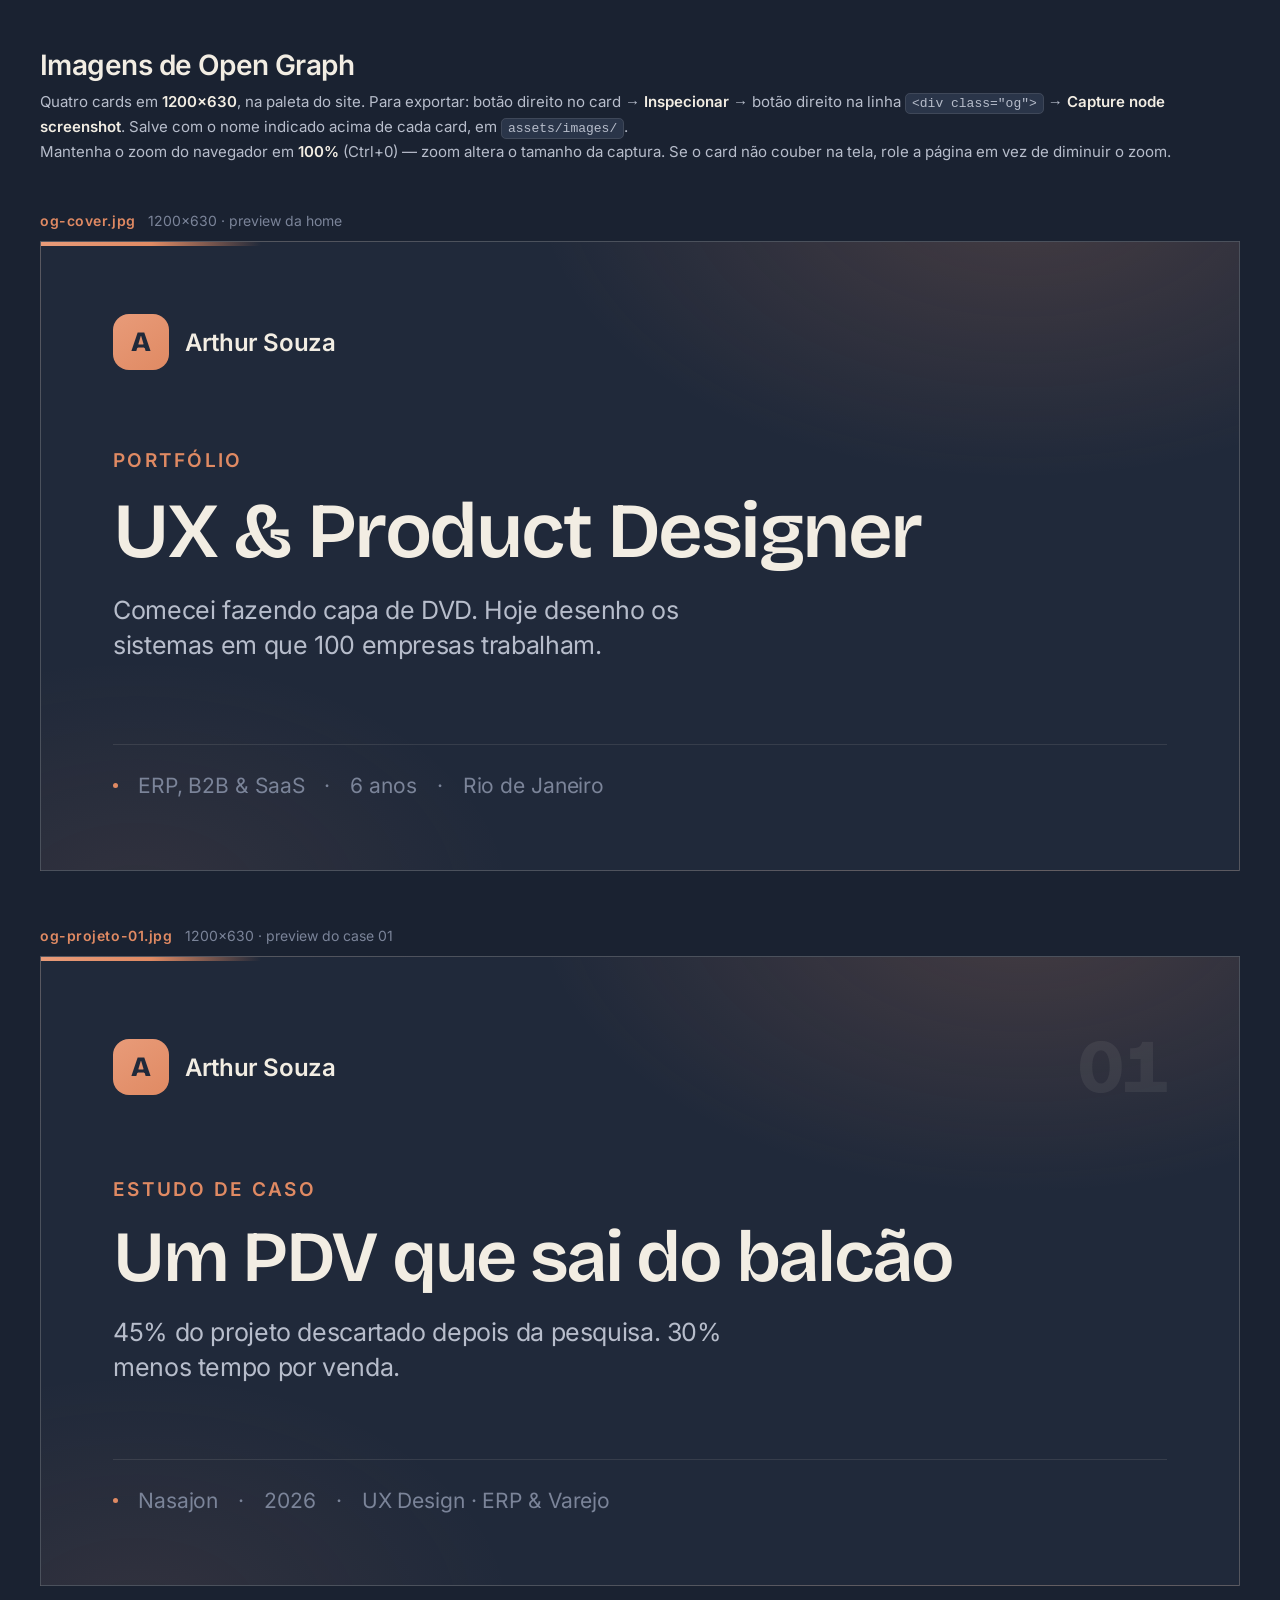
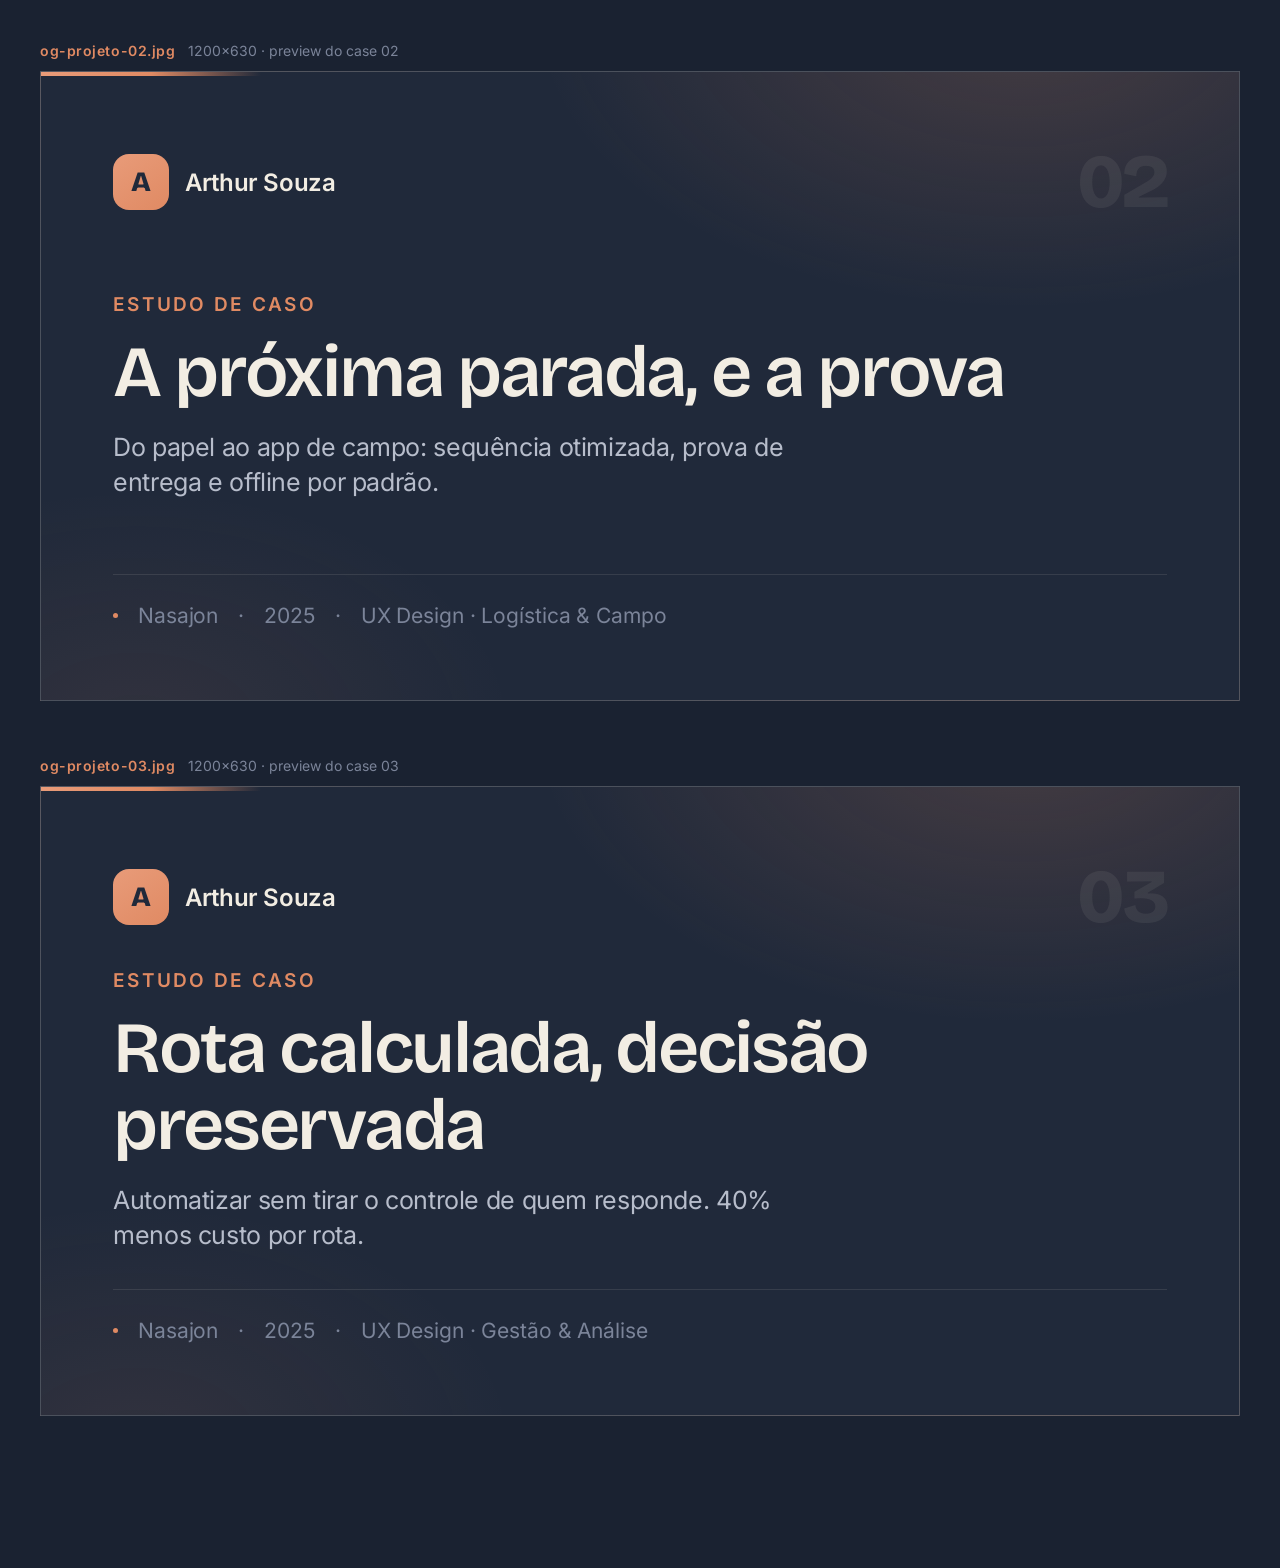
==== og-generator.html @ 335d5ede "Portfólio Arthur Souza — estrutura inicial Site estático em HTML5 semântico, CSS3 e JavaScript Vanil" ====
﻿<!DOCTYPE html>
<!--
  ============================================================================
  GERADOR DE IMAGENS OPEN GRAPH
  ----------------------------------------------------------------------------
  ARQUIVO DE TRABALHO. Não é parte do site, não é linkado de lugar nenhum e
  leva <meta name="robots" content="noindex">. Pode apagar depois de exportar.

  PARA QUE SERVE
  Open Graph é a imagem que aparece quando alguém cola o link do seu portfólio
  no WhatsApp, LinkedIn ou Slack. Sem ela, o link vira um retângulo cinza —
  e é justamente o momento em que um recrutador decide se clica.

  COMO EXPORTAR (Chrome ou Edge, sem instalar nada)
  1. Abra este arquivo no navegador, com zoom em 100% (Ctrl+0).
  2. Clique com o botão direito em cima de um card → Inspecionar.
  3. No painel do DevTools, clique com o botão direito na linha do elemento
     <div class="og" id="..."> → "Capture node screenshot".
  4. Salve com o nome indicado acima do card, em assets/images/.
  5. Repita para os quatro.

  SOBRE O TAMANHO
  Cada card tem exatamente 1200×630px, que é a especificação do Open Graph.
  Em tela HiDPI (Retina, 4K) a captura pode sair em 2400×1260 — está ótimo:
  mesma proporção, mais nítida, e as plataformas reduzem sozinhas.

  NÃO USE zoom do navegador para "caber na tela" antes de capturar: o zoom
  altera o tamanho da captura. Se o card não couber, role a página.

  PARA EDITAR
  Todo o texto está direto no HTML de cada card. As cores e a tipografia vêm
  das mesmas variáveis do style.css, então o resultado combina com o site.
  ============================================================================
-->
<html lang="pt-BR">
<head>
  <meta charset="UTF-8">
  <meta name="viewport" content="width=device-width, initial-scale=1">
  <meta name="robots" content="noindex, nofollow">
  <title>Gerador de imagens Open Graph — Arthur Souza</title>

  <style>
    /* ---------- fontes: as mesmas do site, locais ----------
       Sem CDN. Os arquivos são os de assets/fonts/, declarados aqui porque
       este gerador não carrega o style.css. */
    @font-face {
      font-family: "Bricolage Grotesque";
      src: url("assets/fonts/bricolage-grotesque-latin-800-normal.woff2") format("woff2");
      font-weight: 800; font-style: normal; font-display: block;
    }
    @font-face {
      font-family: "Bricolage Grotesque";
      src: url("assets/fonts/bricolage-grotesque-latin-600-normal.woff2") format("woff2");
      font-weight: 600; font-style: normal; font-display: block;
    }
    @font-face {
      font-family: "Inter";
      src: url("assets/fonts/inter-latin-400-normal.woff2") format("woff2");
      font-weight: 400; font-style: normal; font-display: block;
    }
    @font-face {
      font-family: "Inter";
      src: url("assets/fonts/inter-latin-600-normal.woff2") format("woff2");
      font-weight: 600; font-style: normal; font-display: block;
    }

    /* ---------- tokens: os mesmos do style.css (modo escuro) ---------- */
    :root {
      --c-bg:            #20293A;
      --c-surface:       #2A3549;
      --c-text:          #F2EDE3;
      --c-text-muted:    #B7BDCB;
      --c-text-subtle:   #7B8499;
      --c-accent:        #E08A63;
      --c-accent-hover:  #E89B79;
      --c-accent-ink:    #20293A;
      --c-border:        rgba(242, 237, 227, .10);
      --c-border-strong: rgba(242, 237, 227, .20);
      --font-display: "Bricolage Grotesque", -apple-system, BlinkMacSystemFont, "Segoe UI", sans-serif;
      --font-sans: "Inter", -apple-system, BlinkMacSystemFont, "Segoe UI", Roboto, Arial, sans-serif;
    }

    * { box-sizing: border-box; }

    body {
      margin: 0;
      padding: 48px 32px 96px;
      /* Um passo abaixo do --c-bg: separa o card da mesa de trabalho sem
         recorrer ao preto. Só aparece no gerador, nunca na captura. */
      background-color: #1A2231;
      color: var(--c-text);
      font-family: var(--font-sans);
      -webkit-font-smoothing: antialiased;
    }

    /* ---------- interface do gerador (não sai na captura) ---------- */
    .page-title {
      max-width: 1200px;
      margin: 0 auto 8px;
      font-size: 28px;
      font-weight: 600;
      letter-spacing: -0.02em;
    }

    .page-note {
      max-width: 1200px;
      margin: 0 auto 48px;
      color: var(--c-text-muted);
      font-size: 15px;
      line-height: 1.65;
    }

    .page-note strong { color: var(--c-text); font-weight: 600; }

    .page-note code {
      padding: 2px 6px;
      background-color: var(--c-surface);
      border: 1px solid var(--c-border);
      border-radius: 5px;
      font-size: 13px;
    }

    .slot { max-width: 1200px; margin: 0 auto 56px; }

    .slot__name {
      display: flex;
      align-items: baseline;
      gap: 12px;
      margin-bottom: 12px;
      font-size: 14px;
      font-weight: 600;
      letter-spacing: 0.04em;
    }

    .slot__name b { color: var(--c-accent); font-weight: 600; }
    .slot__name span { color: var(--c-text-subtle); font-weight: 500; letter-spacing: 0; }

    /* ==================================================================
       O CARD — 1200×630 exatos. Não mexa nestas medidas.
       ================================================================== */
    .og {
      position: relative;
      width: 1200px;
      height: 630px;
      padding: 72px;
      display: flex;
      flex-direction: column;
      overflow: hidden;
      background-color: var(--c-bg);
      background-image:
        radial-gradient(60% 70% at 82% -10%, rgba(224, 138, 99, .20), transparent 68%),
        radial-gradient(45% 55% at 8% 105%,  rgba(224, 138, 99, .09), transparent 70%);
      border: 1px solid var(--c-border-strong);
      letter-spacing: -0.022em;
    }

    /* Filete de destaque no topo, como assinatura visual */
    .og::before {
      content: "";
      position: absolute;
      top: 0;
      left: 0;
      width: 220px;
      height: 4px;
      background-image: linear-gradient(90deg, var(--c-accent-hover), var(--c-accent), transparent);
    }

    /* ---------- topo: marca + numeral ---------- */
    .og__top {
      display: flex;
      align-items: center;
      justify-content: space-between;
      flex: none;
    }

    .brand {
      display: flex;
      align-items: center;
      gap: 16px;
    }

    .brand__mark {
      display: grid;
      place-items: center;
      width: 56px;
      height: 56px;
      flex: none;
      background-image: linear-gradient(145deg, var(--c-accent-hover), var(--c-accent));
      border-radius: 16px;
      color: var(--c-accent-ink);
      font-family: var(--font-display);
      font-size: 28px;
      font-weight: 800;
      line-height: 1;
    }

    .brand__name {
      font-size: 24px;
      font-weight: 600;
      letter-spacing: -0.015em;
    }

    /* Numeral grande e discreto, só nos cards de case.
       O tamanho é limitado pela altura: ele define a altura da linha do topo,
       e 630px não perdoam. 76px é o máximo que deixa folga confortável. */
    .og__num {
      font-family: var(--font-display);
      font-size: 76px;
      font-weight: 800;
      line-height: 1;
      letter-spacing: -0.04em;
      color: rgba(242, 237, 227, .07);
      font-variant-numeric: tabular-nums;
    }

    /* ---------- meio: eyebrow + título ---------- */
    .og__body {
      flex: 1 1 auto;
      display: flex;
      flex-direction: column;
      justify-content: center;
      padding-block: 16px;
    }

    .og__eyebrow {
      margin: 0 0 20px;
      color: var(--c-accent);
      font-size: 19px;
      font-weight: 600;
      line-height: 1;
      letter-spacing: 0.12em;
      text-transform: uppercase;
    }

    .og__title {
      margin: 0;
      max-width: 20ch;
      font-family: var(--font-display);
      font-size: 72px;
      font-weight: 600;
      line-height: 1.06;
      letter-spacing: -0.032em;
    }

    /* O card da home tem um título curto: pode respirar mais */
    .og--home .og__title { font-size: 78px; max-width: 16ch; }

    /* max-width em 42ch, e não 34ch, para o subtítulo caber em 2 linhas.
       Em 3 linhas o card estoura os 630px de altura — foi medido. */
    .og__sub {
      margin: 20px 0 0;
      max-width: 42ch;
      color: var(--c-text-muted);
      font-size: 25px;
      font-weight: 400;
      line-height: 1.4;
      letter-spacing: -0.015em;
    }

    /* ---------- base: filete + metadados ---------- */
    .og__foot {
      flex: none;
      display: flex;
      align-items: center;
      gap: 20px;
      padding-top: 28px;
      border-top: 1px solid var(--c-border);
      color: var(--c-text-subtle);
      font-size: 21px;
      font-weight: 500;
      letter-spacing: -0.005em;
    }

    .og__foot .dot {
      width: 5px;
      height: 5px;
      flex: none;
      background-color: var(--c-accent);
      border-radius: 999px;
    }
  </style>
</head>

<body>

  <h1 class="page-title">Imagens de Open Graph</h1>
  <p class="page-note">
    Quatro cards em <strong>1200×630</strong>, na paleta do site.
    Para exportar: botão direito no card → <strong>Inspecionar</strong> → botão
    direito na linha <code>&lt;div class="og"&gt;</code> → <strong>Capture node
    screenshot</strong>. Salve com o nome indicado acima de cada card, em
    <code>assets/images/</code>.
    <br>
    Mantenha o zoom do navegador em <strong>100%</strong> (Ctrl+0) — zoom altera o
    tamanho da captura. Se o card não couber na tela, role a página em vez de
    diminuir o zoom.
  </p>

  <!-- ==================================================================
       01 · HOME
       ================================================================== -->
  <section class="slot">
    <p class="slot__name"><b>og-cover.jpg</b> <span>1200×630 · preview da home</span></p>

    <div class="og og--home" id="og-cover">
      <div class="og__top">
        <div class="brand">
          <span class="brand__mark">A</span>
          <span class="brand__name">Arthur Souza</span>
        </div>
      </div>

      <div class="og__body">
        <p class="og__eyebrow">Portfólio</p>
        <h2 class="og__title">UX &amp; Product Designer</h2>
        <!--
          Encurtado de propósito em relação ao hero do site. Open Graph é lido
          em miniatura: frase longa vira mancha cinza no WhatsApp.
        -->
        <p class="og__sub">
          Comecei fazendo capa de DVD. Hoje desenho os sistemas em que 100 empresas trabalham.
        </p>
      </div>

      <div class="og__foot">
        <span class="dot"></span>
        <span>ERP, B2B &amp; SaaS</span>
        <span>·</span>
        <span>6 anos</span>
        <span>·</span>
        <span>Rio de Janeiro</span>
      </div>
    </div>
  </section>

  <!-- ==================================================================
       02 · CASE 01 — PDV
       ================================================================== -->
  <section class="slot">
    <p class="slot__name"><b>og-projeto-01.jpg</b> <span>1200×630 · preview do case 01</span></p>

    <div class="og" id="og-projeto-01">
      <div class="og__top">
        <div class="brand">
          <span class="brand__mark">A</span>
          <span class="brand__name">Arthur Souza</span>
        </div>
        <span class="og__num">01</span>
      </div>

      <div class="og__body">
        <p class="og__eyebrow">Estudo de caso</p>
        <h2 class="og__title">Um PDV que sai do balcão</h2>
        <p class="og__sub">
          45% do projeto descartado depois da pesquisa. 30% menos tempo por venda.
        </p>
      </div>

      <div class="og__foot">
        <span class="dot"></span>
        <span>Nasajon</span>
        <span>·</span>
        <span>2026</span>
        <span>·</span>
        <span>UX Design · ERP &amp; Varejo</span>
      </div>
    </div>
  </section>

  <!-- ==================================================================
       03 · CASE 02 — APP DO ENTREGADOR
       ================================================================== -->
  <section class="slot">
    <p class="slot__name"><b>og-projeto-02.jpg</b> <span>1200×630 · preview do case 02</span></p>

    <div class="og" id="og-projeto-02">
      <div class="og__top">
        <div class="brand">
          <span class="brand__mark">A</span>
          <span class="brand__name">Arthur Souza</span>
        </div>
        <span class="og__num">02</span>
      </div>

      <div class="og__body">
        <p class="og__eyebrow">Estudo de caso</p>
        <h2 class="og__title">A próxima parada, e a prova</h2>
        <p class="og__sub">
          Do papel ao app de campo: sequência otimizada, prova de entrega e
          offline por padrão.
        </p>
      </div>

      <div class="og__foot">
        <span class="dot"></span>
        <span>Nasajon</span>
        <span>·</span>
        <span>2025</span>
        <span>·</span>
        <span>UX Design · Logística &amp; Campo</span>
      </div>
    </div>
  </section>

  <!-- ==================================================================
       04 · CASE 03 — ROTEIRIZAÇÃO
       ================================================================== -->
  <section class="slot">
    <p class="slot__name"><b>og-projeto-03.jpg</b> <span>1200×630 · preview do case 03</span></p>

    <div class="og" id="og-projeto-03">
      <div class="og__top">
        <div class="brand">
          <span class="brand__mark">A</span>
          <span class="brand__name">Arthur Souza</span>
        </div>
        <span class="og__num">03</span>
      </div>

      <div class="og__body">
        <p class="og__eyebrow">Estudo de caso</p>
        <h2 class="og__title">Rota calculada, decisão preservada</h2>
        <p class="og__sub">
          Automatizar sem tirar o controle de quem responde. 40% menos custo
          por rota.
        </p>
      </div>

      <div class="og__foot">
        <span class="dot"></span>
        <span>Nasajon</span>
        <span>·</span>
        <span>2025</span>
        <span>·</span>
        <span>UX Design · Gestão &amp; Análise</span>
      </div>
    </div>
  </section>

</body>
</html>
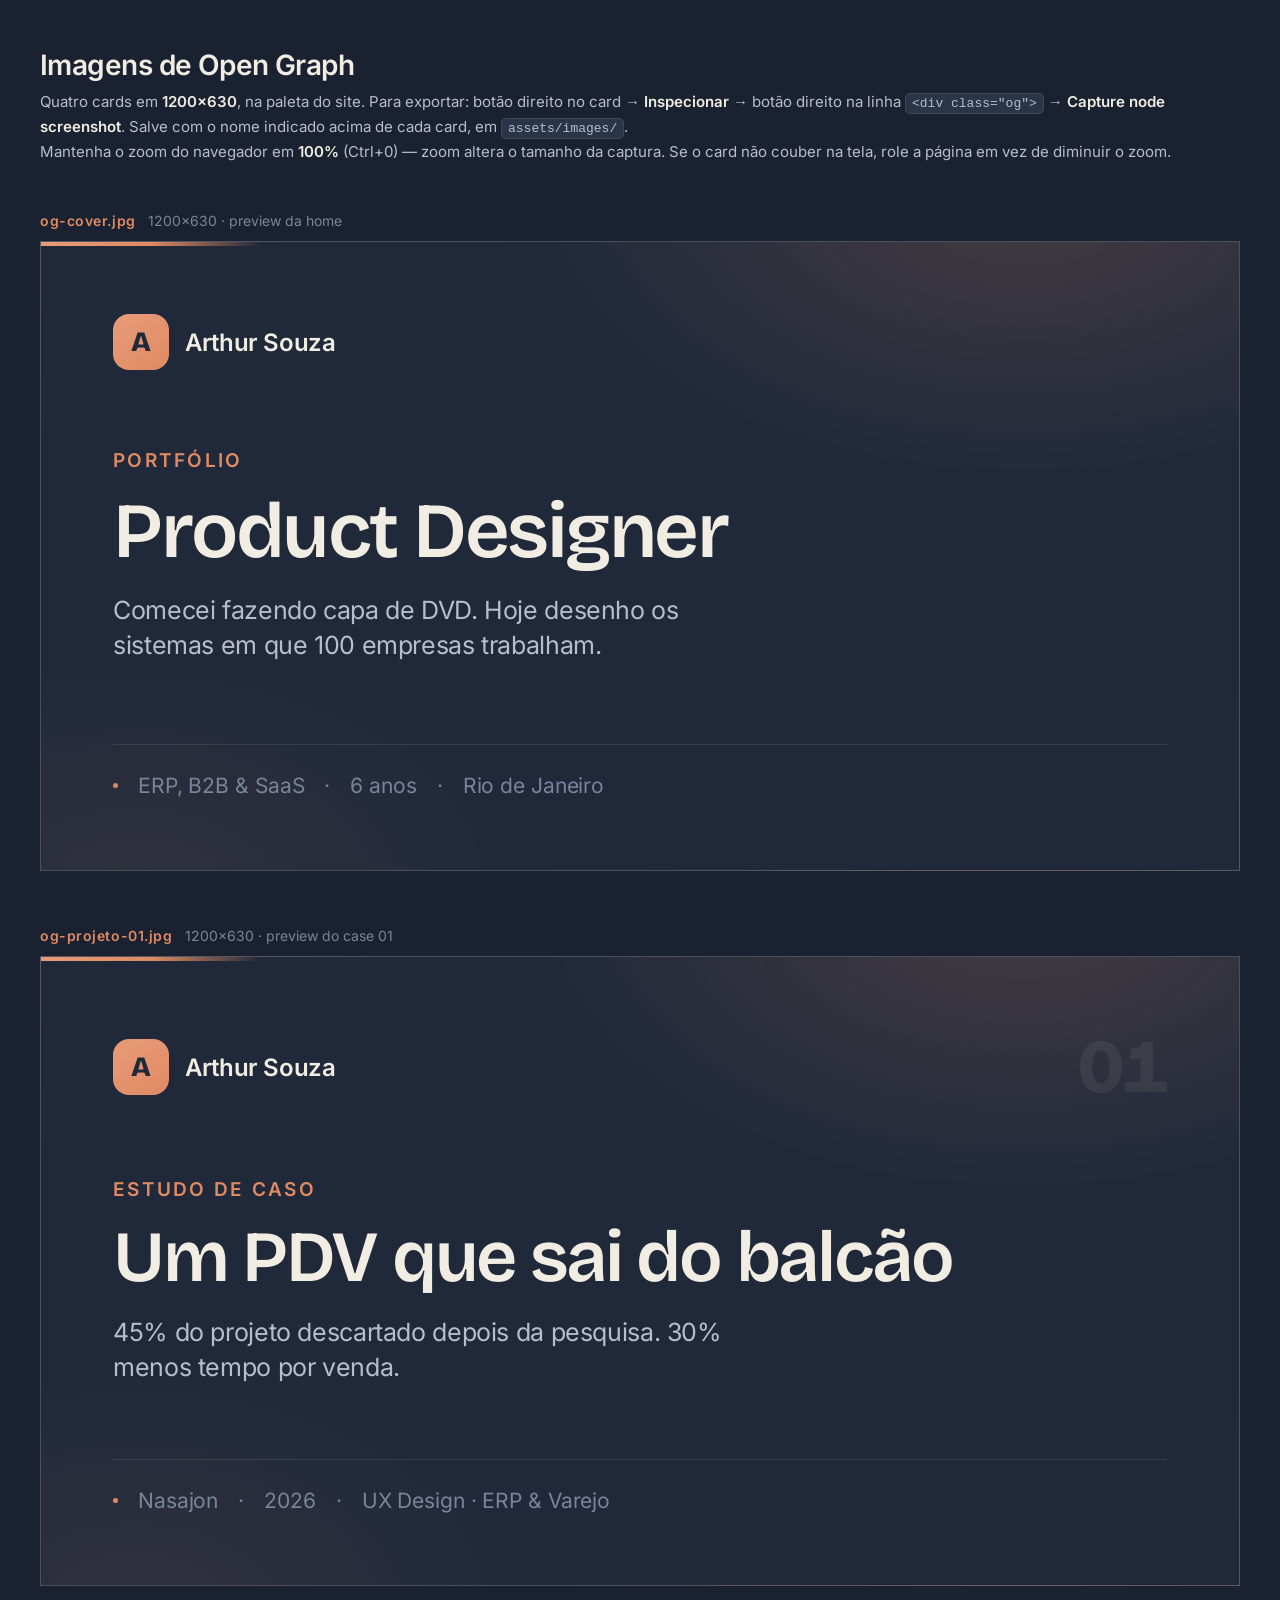
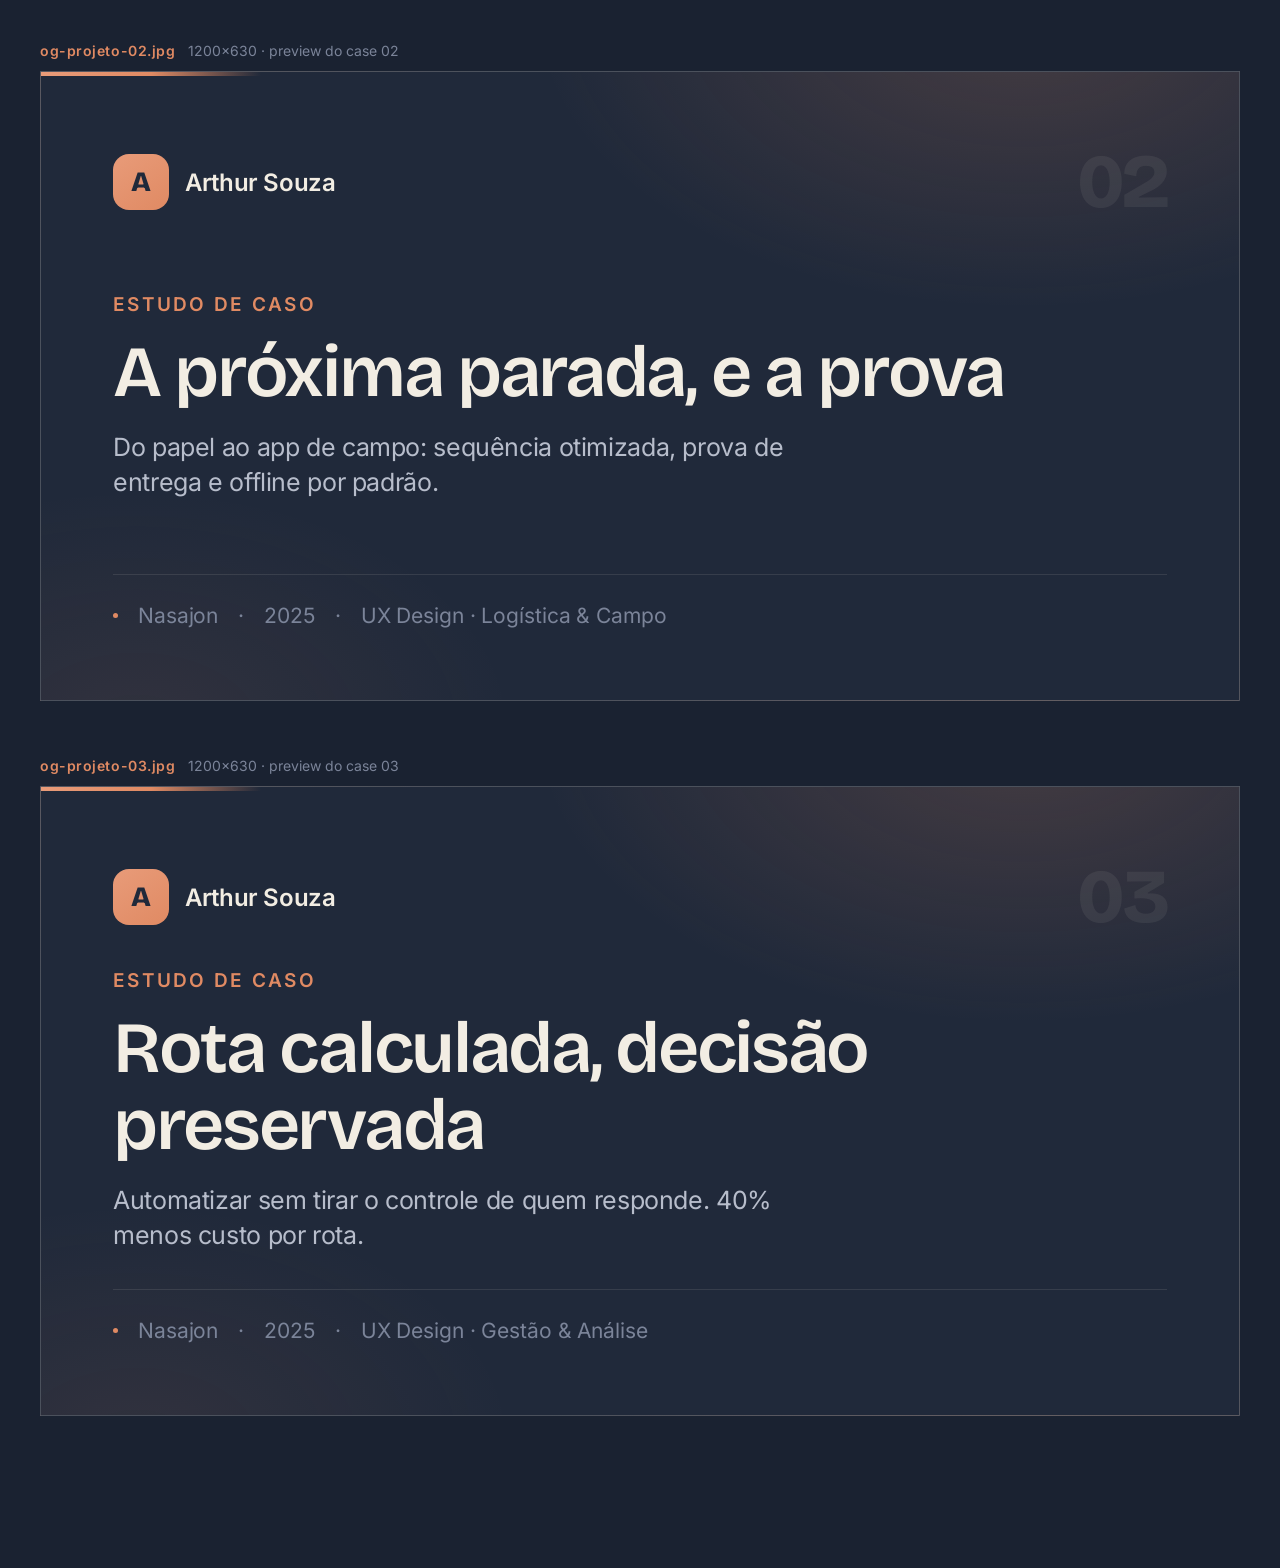
==== commit 0e7873a6: "Título profissional: "UX & Product Designer" vira "Product Designer" - Header, hero, <title>, descri" ====
--- a/og-generator.html
+++ b/og-generator.html
@@ -66,16 +66,16 @@
 
     /* ---------- tokens: os mesmos do style.css (modo escuro) ---------- */
     :root {
-      --c-bg:            #20293A;
-      --c-surface:       #2A3549;
-      --c-text:          #F2EDE3;
-      --c-text-muted:    #B7BDCB;
-      --c-text-subtle:   #7B8499;
-      --c-accent:        #E08A63;
-      --c-accent-hover:  #E89B79;
-      --c-accent-ink:    #20293A;
-      --c-border:        rgba(242, 237, 227, .10);
-      --c-border-strong: rgba(242, 237, 227, .20);
+      --color-bg:            #20293A;
+      --color-surface:       #2A3549;
+      --color-text:          #F2EDE3;
+      --color-text-muted:    #B7BDCB;
+      --color-text-subtle:   #7B8499;
+      --color-accent:        #E08A63;
+      --color-accent-hover:  #E89B79;
+      --color-on-accent:    #20293A;
+      --color-border:        rgba(242, 237, 227, .10);
+      --color-border-strong: rgba(242, 237, 227, .20);
       --font-display: "Bricolage Grotesque", -apple-system, BlinkMacSystemFont, "Segoe UI", sans-serif;
       --font-sans: "Inter", -apple-system, BlinkMacSystemFont, "Segoe UI", Roboto, Arial, sans-serif;
     }
@@ -85,10 +85,10 @@
     body {
       margin: 0;
       padding: 48px 32px 96px;
-      /* Um passo abaixo do --c-bg: separa o card da mesa de trabalho sem
+      /* Um passo abaixo do --color-bg: separa o card da mesa de trabalho sem
          recorrer ao preto. Só aparece no gerador, nunca na captura. */
       background-color: #1A2231;
-      color: var(--c-text);
+      color: var(--color-text);
       font-family: var(--font-sans);
       -webkit-font-smoothing: antialiased;
     }
@@ -105,17 +105,17 @@
     .page-note {
       max-width: 1200px;
       margin: 0 auto 48px;
-      color: var(--c-text-muted);
+      color: var(--color-text-muted);
       font-size: 15px;
       line-height: 1.65;
     }
 
-    .page-note strong { color: var(--c-text); font-weight: 600; }
+    .page-note strong { color: var(--color-text); font-weight: 600; }
 
     .page-note code {
       padding: 2px 6px;
-      background-color: var(--c-surface);
-      border: 1px solid var(--c-border);
+      background-color: var(--color-surface);
+      border: 1px solid var(--color-border);
       border-radius: 5px;
       font-size: 13px;
     }
@@ -132,8 +132,8 @@
       letter-spacing: 0.04em;
     }
 
-    .slot__name b { color: var(--c-accent); font-weight: 600; }
-    .slot__name span { color: var(--c-text-subtle); font-weight: 500; letter-spacing: 0; }
+    .slot__name b { color: var(--color-accent); font-weight: 600; }
+    .slot__name span { color: var(--color-text-subtle); font-weight: 500; letter-spacing: 0; }
 
     /* ==================================================================
        O CARD — 1200×630 exatos. Não mexa nestas medidas.
@@ -146,11 +146,11 @@
       display: flex;
       flex-direction: column;
       overflow: hidden;
-      background-color: var(--c-bg);
+      background-color: var(--color-bg);
       background-image:
         radial-gradient(60% 70% at 82% -10%, rgba(224, 138, 99, .20), transparent 68%),
         radial-gradient(45% 55% at 8% 105%,  rgba(224, 138, 99, .09), transparent 70%);
-      border: 1px solid var(--c-border-strong);
+      border: 1px solid var(--color-border-strong);
       letter-spacing: -0.022em;
     }
 
@@ -162,7 +162,7 @@
       left: 0;
       width: 220px;
       height: 4px;
-      background-image: linear-gradient(90deg, var(--c-accent-hover), var(--c-accent), transparent);
+      background-image: linear-gradient(90deg, var(--color-accent-hover), var(--color-accent), transparent);
     }
 
     /* ---------- topo: marca + numeral ---------- */
@@ -185,9 +185,9 @@
       width: 56px;
       height: 56px;
       flex: none;
-      background-image: linear-gradient(145deg, var(--c-accent-hover), var(--c-accent));
+      background-image: linear-gradient(145deg, var(--color-accent-hover), var(--color-accent));
       border-radius: 16px;
-      color: var(--c-accent-ink);
+      color: var(--color-on-accent);
       font-family: var(--font-display);
       font-size: 28px;
       font-weight: 800;
@@ -224,7 +224,7 @@
 
     .og__eyebrow {
       margin: 0 0 20px;
-      color: var(--c-accent);
+      color: var(--color-accent);
       font-size: 19px;
       font-weight: 600;
       line-height: 1;
@@ -250,7 +250,7 @@
     .og__sub {
       margin: 20px 0 0;
       max-width: 42ch;
-      color: var(--c-text-muted);
+      color: var(--color-text-muted);
       font-size: 25px;
       font-weight: 400;
       line-height: 1.4;
@@ -264,8 +264,8 @@
       align-items: center;
       gap: 20px;
       padding-top: 28px;
-      border-top: 1px solid var(--c-border);
-      color: var(--c-text-subtle);
+      border-top: 1px solid var(--color-border);
+      color: var(--color-text-subtle);
       font-size: 21px;
       font-weight: 500;
       letter-spacing: -0.005em;
@@ -275,7 +275,7 @@
       width: 5px;
       height: 5px;
       flex: none;
-      background-color: var(--c-accent);
+      background-color: var(--color-accent);
       border-radius: 999px;
     }
   </style>
@@ -312,7 +312,7 @@
 
       <div class="og__body">
         <p class="og__eyebrow">Portfólio</p>
-        <h2 class="og__title">UX &amp; Product Designer</h2>
+        <h2 class="og__title">Product Designer</h2>
         <!--
           Encurtado de propósito em relação ao hero do site. Open Graph é lido
           em miniatura: frase longa vira mancha cinza no WhatsApp.
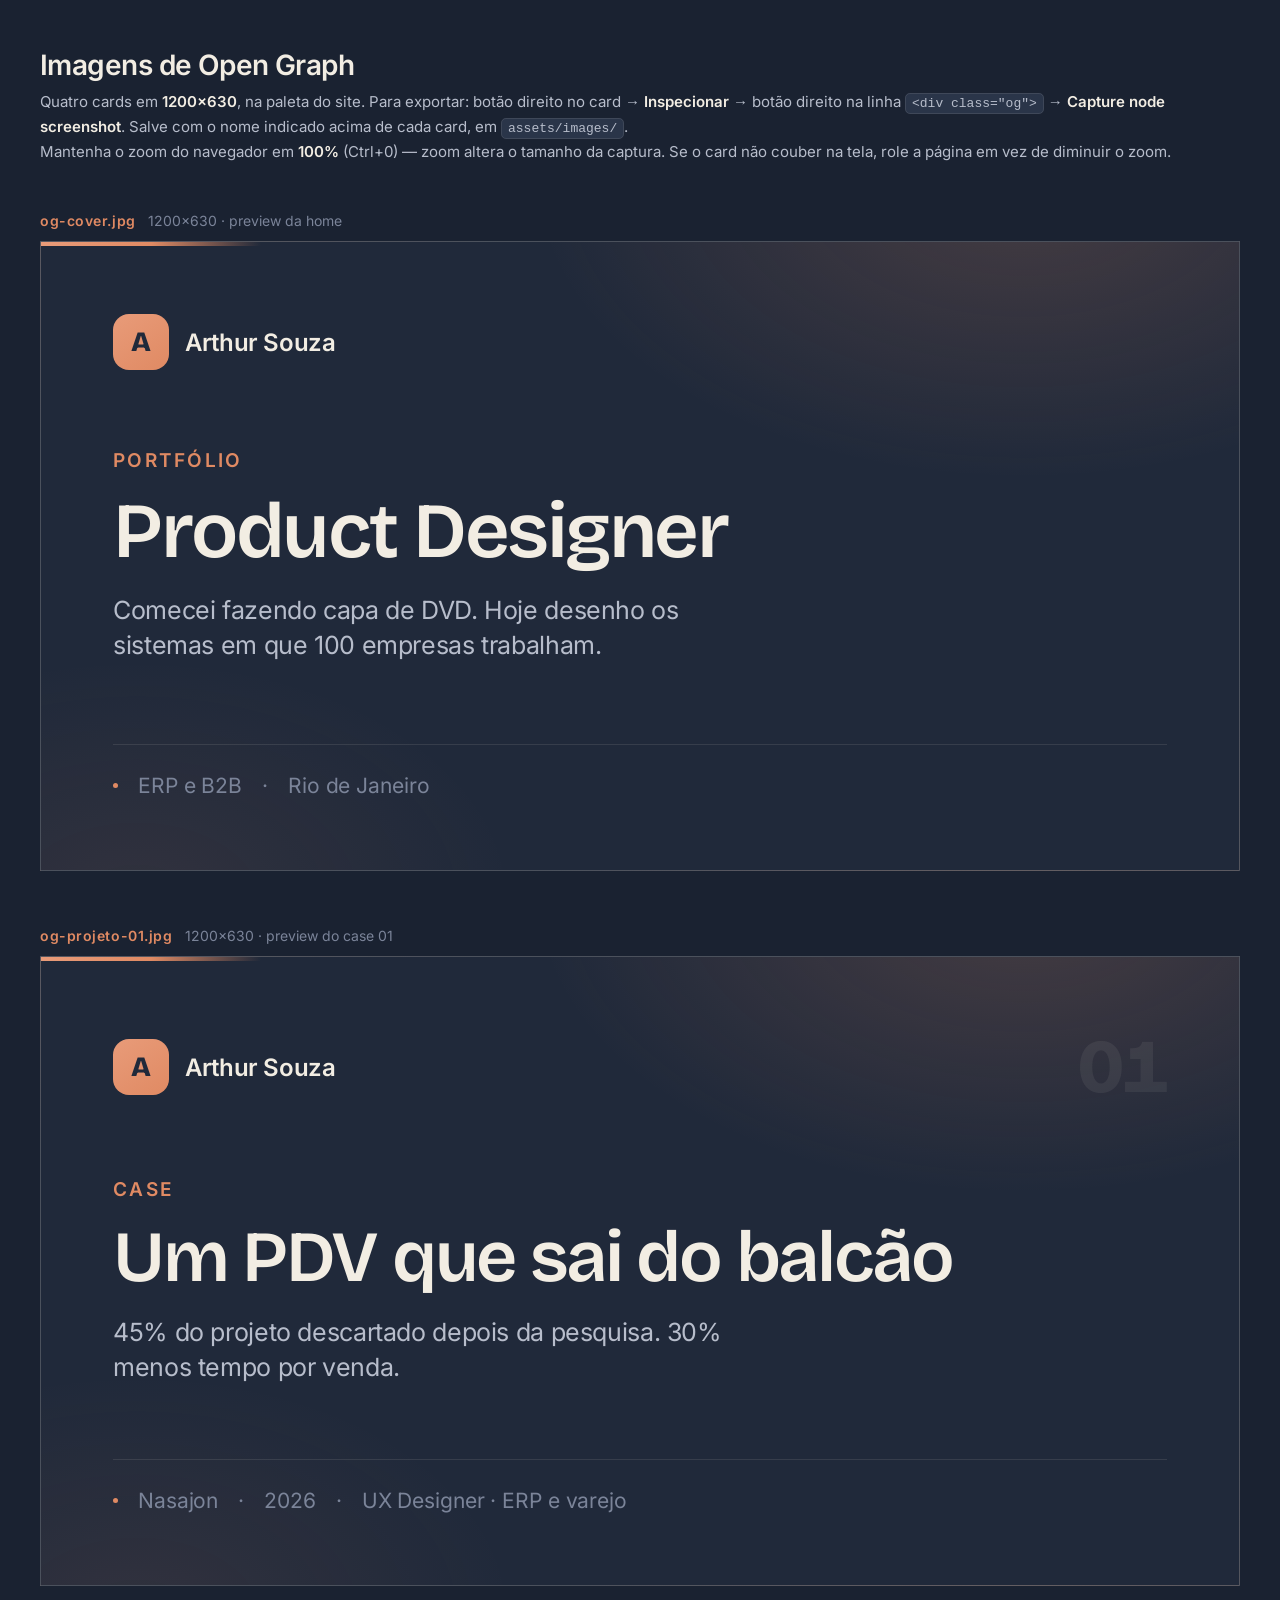
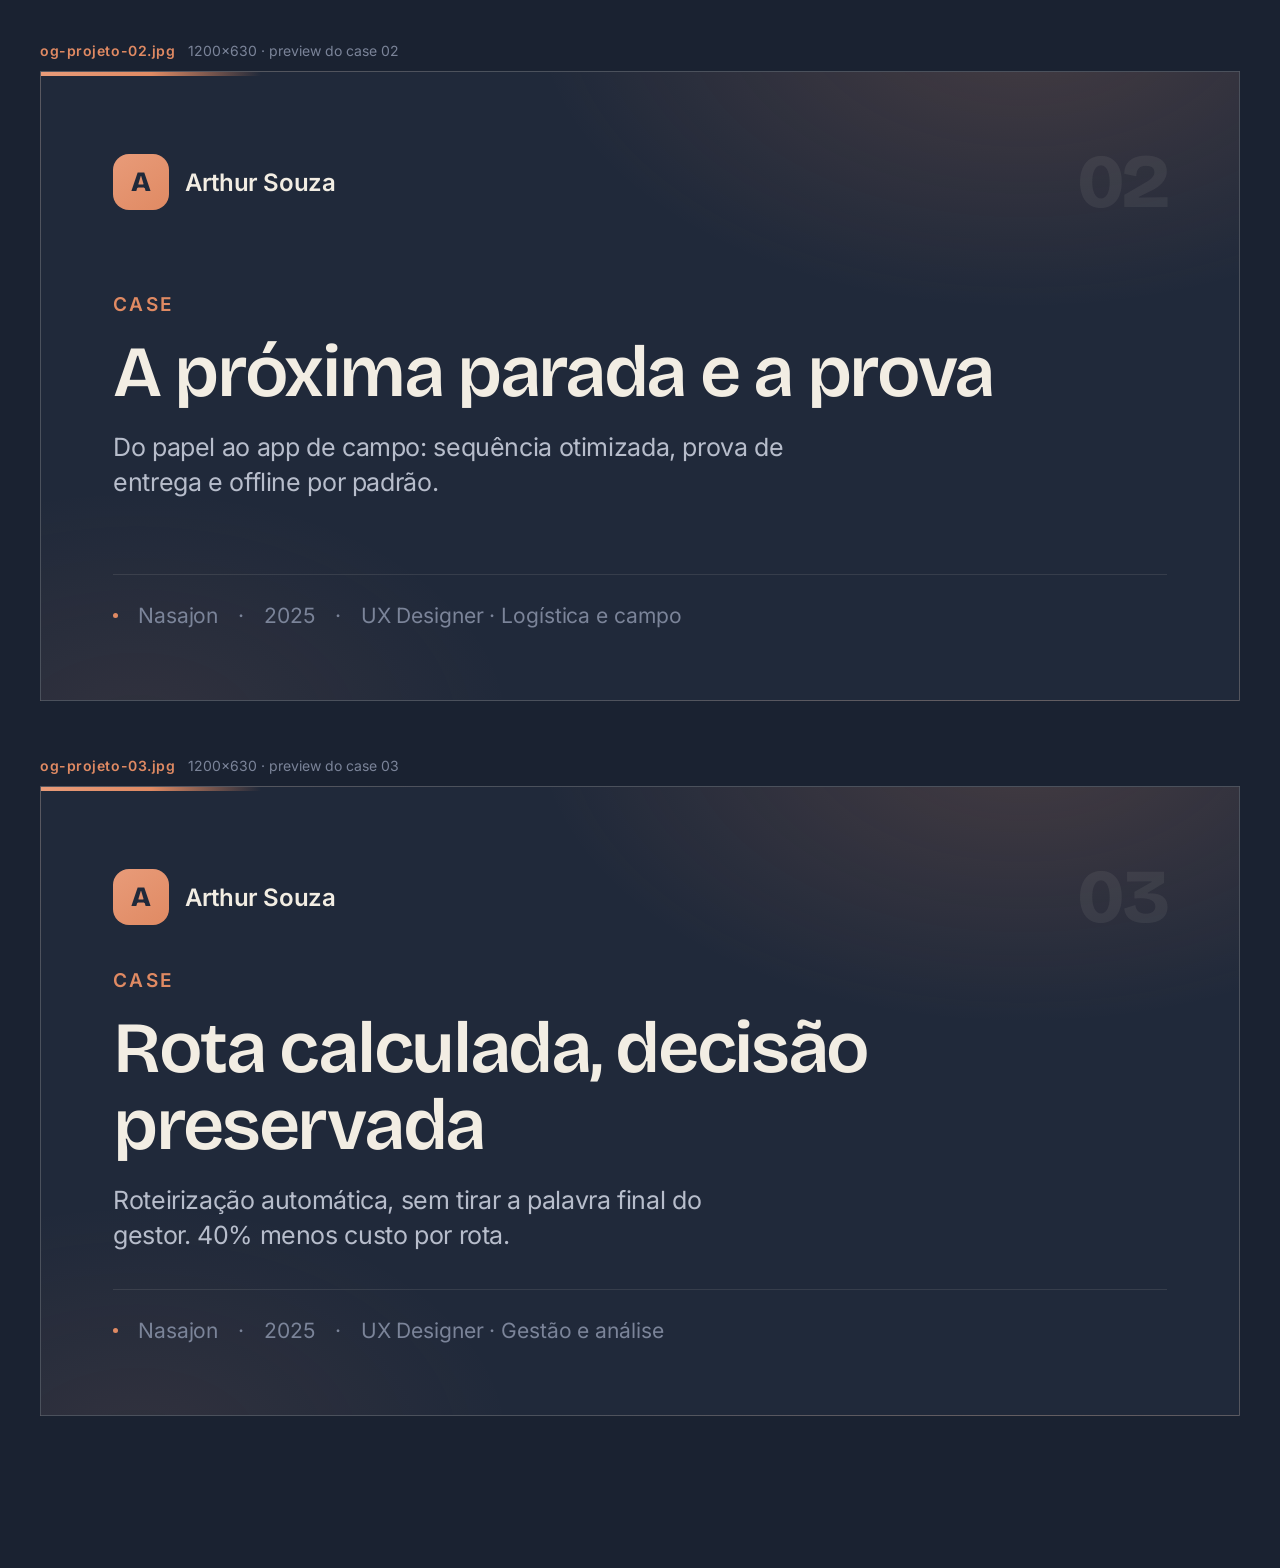
==== commit 29fc6faa: "Imagens: textos do og-generator e alts pendentes alinhados ao site 6a og-generator.html: "Estudo de " ====
--- a/og-generator.html
+++ b/og-generator.html
@@ -324,9 +324,7 @@
 
       <div class="og__foot">
         <span class="dot"></span>
-        <span>ERP, B2B &amp; SaaS</span>
-        <span>·</span>
-        <span>6 anos</span>
+        <span>ERP e B2B</span>
         <span>·</span>
         <span>Rio de Janeiro</span>
       </div>
@@ -349,7 +347,7 @@
       </div>
 
       <div class="og__body">
-        <p class="og__eyebrow">Estudo de caso</p>
+        <p class="og__eyebrow">Case</p>
         <h2 class="og__title">Um PDV que sai do balcão</h2>
         <p class="og__sub">
           45% do projeto descartado depois da pesquisa. 30% menos tempo por venda.
@@ -362,7 +360,7 @@
         <span>·</span>
         <span>2026</span>
         <span>·</span>
-        <span>UX Design · ERP &amp; Varejo</span>
+        <span>UX Designer · ERP e varejo</span>
       </div>
     </div>
   </section>
@@ -383,8 +381,8 @@
       </div>
 
       <div class="og__body">
-        <p class="og__eyebrow">Estudo de caso</p>
-        <h2 class="og__title">A próxima parada, e a prova</h2>
+        <p class="og__eyebrow">Case</p>
+        <h2 class="og__title">A próxima parada e a prova</h2>
         <p class="og__sub">
           Do papel ao app de campo: sequência otimizada, prova de entrega e
           offline por padrão.
@@ -397,7 +395,7 @@
         <span>·</span>
         <span>2025</span>
         <span>·</span>
-        <span>UX Design · Logística &amp; Campo</span>
+        <span>UX Designer · Logística e campo</span>
       </div>
     </div>
   </section>
@@ -418,11 +416,11 @@
       </div>
 
       <div class="og__body">
-        <p class="og__eyebrow">Estudo de caso</p>
+        <p class="og__eyebrow">Case</p>
         <h2 class="og__title">Rota calculada, decisão preservada</h2>
         <p class="og__sub">
-          Automatizar sem tirar o controle de quem responde. 40% menos custo
-          por rota.
+          Roteirização automática, sem tirar a palavra final do gestor. 40%
+          menos custo por rota.
         </p>
       </div>
 
@@ -432,7 +430,7 @@
         <span>·</span>
         <span>2025</span>
         <span>·</span>
-        <span>UX Design · Gestão &amp; Análise</span>
+        <span>UX Designer · Gestão e análise</span>
       </div>
     </div>
   </section>
